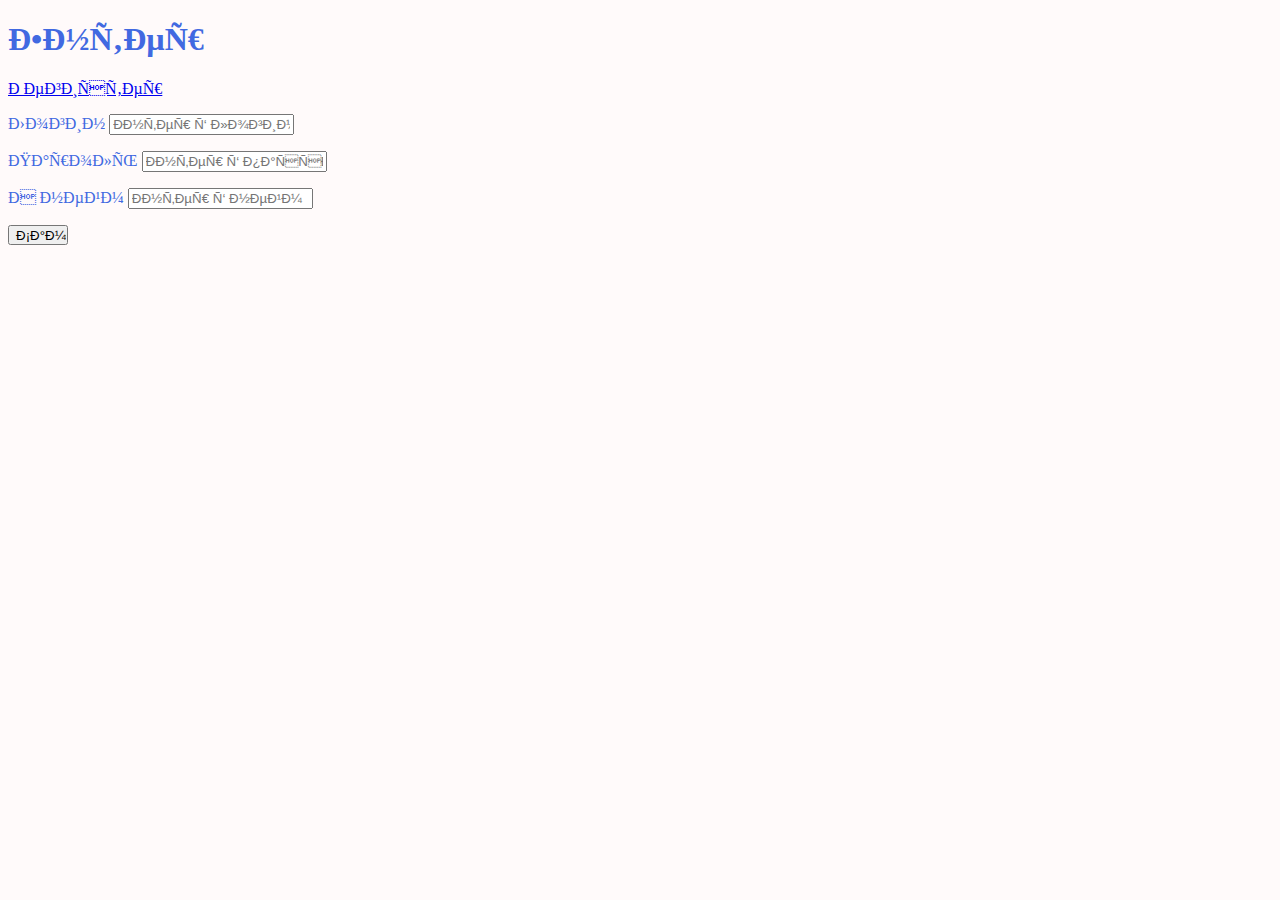
==== public/auth/login.html @ 8ee022ca "15.11.2022" ====
<!DOCTYPE html>
<html lang="ru">
<head>
    <meta charset="UTF+3">
    <meta http-equiv="X-UA-Compatible" content="IE=edge">
    <meta name="viewport" content="width=device-width, initial-scale=1.0">
    <title>Что? А то!</title>
</head>
<body style="color:RoyalBlue; background-color: Snow">
    <h1>Ентер</h1>

    <a href="example.html">Регистер</a>

    <form method="post" action="/Login">
        <p>
            <label for="Login">Логин</label>
            <input id="Login" name="Login" type="text" placeholder="Энтер ё логин" required>
        </p>
        <p>
            <label for="password">Пароль</label>
            <input id="password" name="password" placeholder="Энтер ё пассворд" required>
        </p>
        <p>
            <label for="remMe">Ё нейм</label>
            <input id="remMe" name="remMe" placeholder="Энтер ё нейм">
        </p>

        <input style="width: 60px; height: 20px; border: radius: 28px;" type="submit" value="Самбит">
    </form>
</body>
</html>
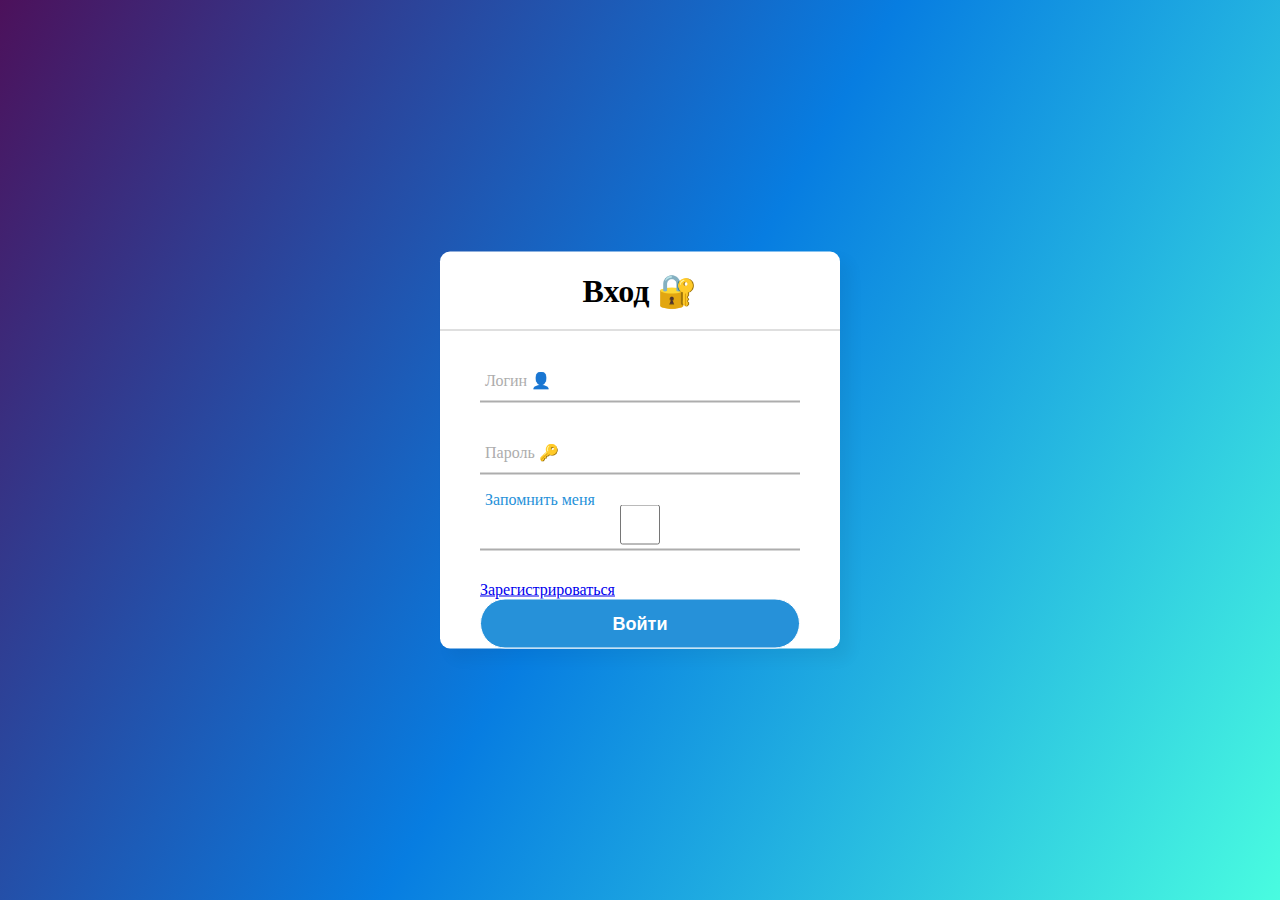
==== commit 12545643: "Красивости" ====
--- a/public/auth/login.html
+++ b/public/auth/login.html
@@ -1,31 +1,43 @@
 <!DOCTYPE html>
 <html lang="ru">
+
 <head>
-    <meta charset="UTF+3">
+    <meta charset="UTF-8">
     <meta http-equiv="X-UA-Compatible" content="IE=edge">
     <meta name="viewport" content="width=device-width, initial-scale=1.0">
-    <title>Что? А то!</title>
+    <link href="../style/style.css" rel="stylesheet">
+    <title>Login</title>
 </head>
-<body style="color:RoyalBlue; background-color: Snow">
-    <h1>Ентер</h1>
 
-    <a href="example.html">Регистер</a>
+<body>
+    <div class="container">
+        <div class="center-card">
 
-    <form method="post" action="/Login">
-        <p>
-            <label for="Login">Логин</label>
-            <input id="Login" name="Login" type="text" placeholder="Энтер ё логин" required>
-        </p>
-        <p>
-            <label for="password">Пароль</label>
-            <input id="password" name="password" placeholder="Энтер ё пассворд" required>
-        </p>
-        <p>
-            <label for="remMe">Ё нейм</label>
-            <input id="remMe" name="remMe" placeholder="Энтер ё нейм">
-        </p>
+            <h1>Вход 🔐</h1>
 
-        <input style="width: 60px; height: 20px; border: radius: 28px;" type="submit" value="Самбит">
-    </form>
+            <form class="card-body" method="post" action="/login">
+
+                <div class="field">
+                    <label for="login">Логин 👤</label> 
+                    <input id="login" name="login" type="text" required>
+                </div>
+
+                <div class="field">
+                    <label for="password">Пароль 🔑</label>
+                    <input id="password" name="password" type="password" required>
+                </div>
+
+                <div class="field">
+                    <input id="remMe" name="remMe" type="checkbox">
+                    <label for="remMe">Запомнить меня</label>
+                </div>
+
+                <a href="/index.html">Зарегистрироваться</a>
+
+                <input class="btn-submit" type="submit" value="Войти">
+            </form>
+        </div>
+    </div>
 </body>
-</html> +
+</html>--- a/public/style/style.css
+++ b/public/style/style.css
@@ -0,0 +1,96 @@
+* {
+    margin: 0;
+    padding: 0;
+    box-sizing: border-box;
+}
+
+.container {
+    margin: 0;
+    padding: 0;
+    height: 100vh;
+    background: linear-gradient(120deg, #4c115b, #077de1, #49fce0); 
+    overflow: hidden;
+}
+
+.center-card {
+    position: absolute;
+    top: 50%;
+    left: 50%;
+    transform: translate(-50%, -50%);
+    width: 400px;
+    background: white;
+    border-radius: 10px;
+    box-shadow: 10px 10px 15px rgba(0, 0, 0, 0.05);
+}
+
+.center-card h1 {
+    text-align: center;
+    padding: 20px 0;
+    border-bottom: 1px solid silver;
+}
+
+.center-card form {
+    padding: 0 40px;
+    box-sizing: border-box;
+}
+
+.card-body .field {
+    position: relative;
+    border-bottom: 2px solid #adadad;
+    margin: 30px 0;
+}
+
+.field input {
+    width: 100%;
+    padding: 0 5px;
+    height: 40px;
+    font-size: 16px;
+    border: none;
+    background: none;
+    outline: none;
+}
+
+.field label {
+    position: absolute;
+    top: 50%;
+    left: 5px;
+    color: #adadad;
+    transform: translateY(-50%);
+    pointer-events: none;
+    transition: 2s;
+}
+
+.field span::before {
+    content: '';
+    position: absolute;
+    top: 40px;
+    left: 0;
+    width: 0;
+    height: 2px;
+    background: #2691d9;
+    transition: .5s;
+}
+
+.field input:focus ~ label,
+.field input:valid ~ label {
+    top: -5px;
+    color: #2691d9;
+}
+
+.btn-submit {
+    width: 100%;
+    height: 50px;
+    border: 1px solid;
+    background: #2691d9;
+    border-radius: 25px;
+    font-size: 18px;
+    color: white;
+    font-weight: 700;
+    cursor: pointer;
+    outline: none;
+}
+
+.btn-submit:hover {
+    background: #2691d900;
+    transition: 0.5 s;
+}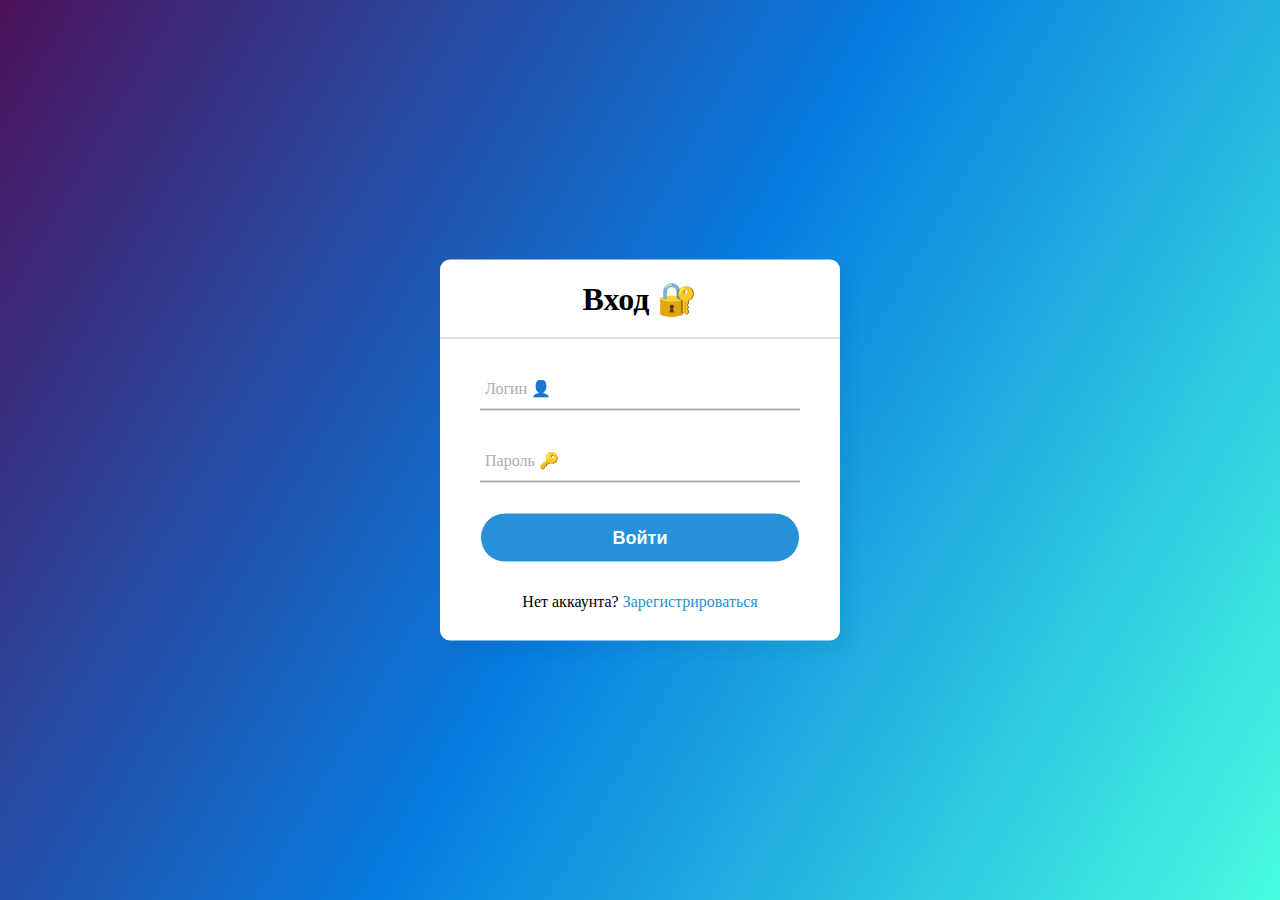
==== commit 3f91b2db: "Жава скрипть" ====
--- a/public/auth/login.html
+++ b/public/auth/login.html
@@ -18,26 +18,34 @@
             <form class="card-body" method="post" action="/login">
 
                 <div class="field">
-                    <label for="login">Логин 👤</label> 
                     <input id="login" name="login" type="text" required>
+                    <span></span>
+                    <label for="login">Логин 👤</label>
                 </div>
 
                 <div class="field">
+                    <input id="password" name="password" type="password" required>
                     <label for="password">Пароль 🔑</label>
-                    <input id="password" name="password" type="password" required>
                 </div>
 
-                <div class="field">
-                    <input id="remMe" name="remMe" type="checkbox">
-                    <label for="remMe">Запомнить меня</label>
-                </div>
-
-                <a href="/index.html">Зарегистрироваться</a>
-
                 <input class="btn-submit" type="submit" value="Войти">
+                <div class="link">
+                    Нет аккаунта? <a href="/index.html">Зарегистрироваться</a>
+                </div>    
             </form>
         </div>
     </div>
 </body>
+<script>
+    let answer;
+    answer = confirm('አሁን አንተ ትልቅ ሰው ነህ?')
+    
+
+    alert(`Твой ответ: ${answer}`)
+
+    console.log('Не ври!')
+</script>
+
+
 
 </html>--- a/public/style/style.css
+++ b/public/style/style.css
@@ -8,7 +8,7 @@
     margin: 0;
     padding: 0;
     height: 100vh;
-    background: linear-gradient(120deg, #4c115b, #077de1, #49fce0); 
+    background: linear-gradient(120deg, #4c115b, #077de1, #49fce0);
     overflow: hidden;
 }
 
@@ -57,7 +57,7 @@
     color: #adadad;
     transform: translateY(-50%);
     pointer-events: none;
-    transition: 2s;
+    transition: .5s;
 }
 
 .field span::before {
@@ -93,4 +93,21 @@
 .btn-submit:hover {
     background: #2691d900;
     transition: 0.5 s;
+}
+
+.link{
+    margin: 30px 0;
+    text-align: center;
+    font-size: 16px;
+    colour: #666666;
+}
+
+.link a {
+    color: #2691d9;
+    text-decoration: none;
+}
+
+.link a:hover {
+    color: #4979fc;
+    text-decoration: underline;
 }